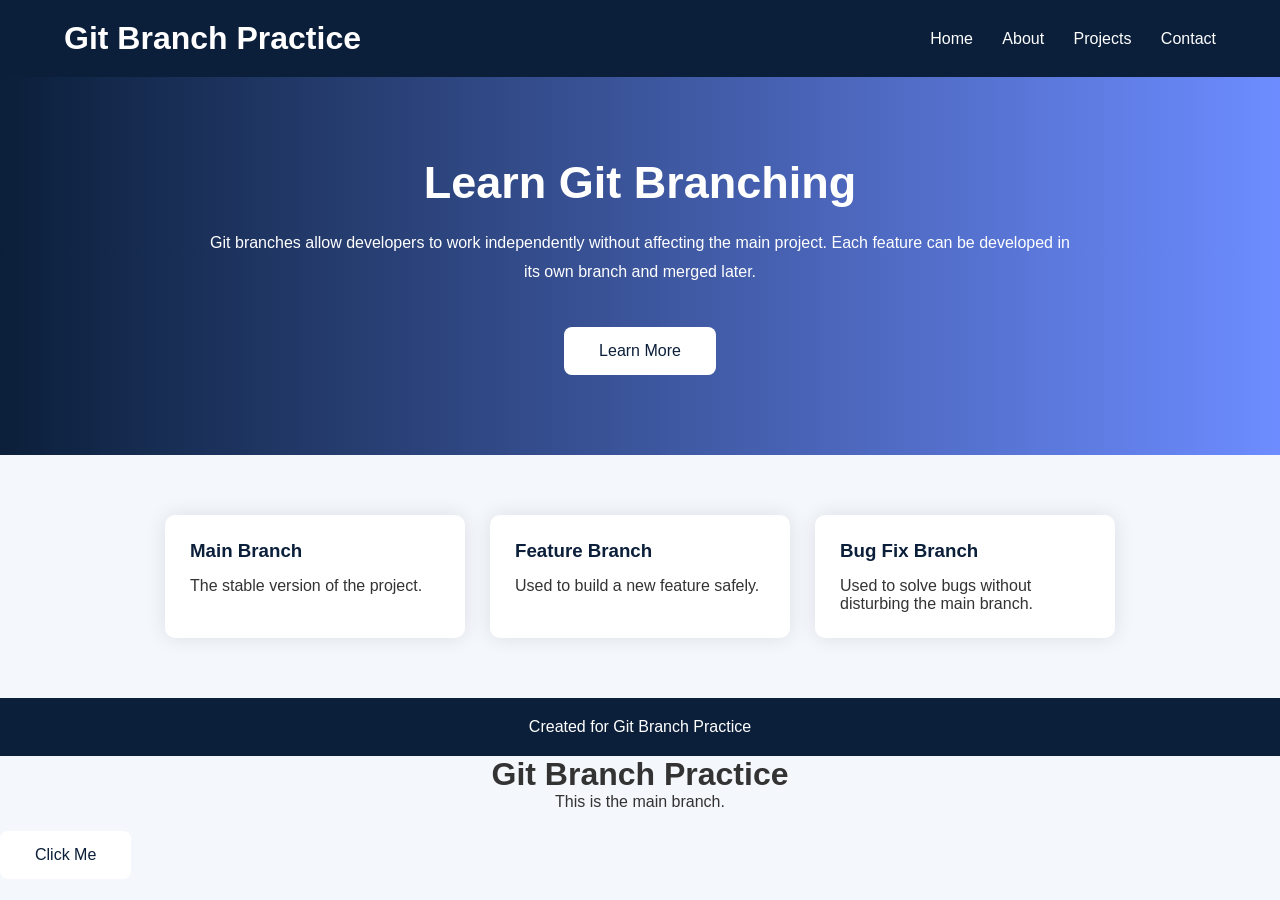
==== index.html @ b7dfa681 "feature first commit" ====
<!DOCTYPE html>
<html lang="en">
<head>
    <meta charset="UTF-8">
    <meta name="viewport" content="width=device-width, initial-scale=1.0">
    <title>Git Branch Learning</title>

    <link rel="stylesheet" href="style.css">
</head>

<body>

<header>
    <div class="container">
        <h1>Git Branch Practice</h1>

        <nav>
            <a href="#">Home</a>
            <a href="#">About</a>
            <a href="#">Projects</a>
            <a href="#">Contact</a>
        </nav>
    </div>
</header>

<section class="hero">

    <div class="hero-text">

        <h2>Learn Git Branching</h2>

        <p>
            Git branches allow developers to work independently without
            affecting the main project. Each feature can be developed in
            its own branch and merged later.
        </p>

        <button>Learn More</button>

    </div>

</section>

<section class="cards">

    <div class="card">
        <h3>Main Branch</h3>
        <p>The stable version of the project.</p>
    </div>

    <div class="card">
        <h3>Feature Branch</h3>
        <p>Used to build a new feature safely.</p>
    </div>

    <div class="card">
        <h3>Bug Fix Branch</h3>
        <p>Used to solve bugs without disturbing the main branch.</p>
    </div>

</section>

<footer>

    <p>Created for Git Branch Practice</p>

</footer>


    <h1 style="text-align: center;">Git Branch Practice</h1>

    <p style="text-align: center;">This is the main branch.</p>

    <button>Click Me</button>

</body>
</html>
---- style.css ----
*{
    margin:0;
    padding:0;
    box-sizing:border-box;
    font-family:Arial, Helvetica, sans-serif;
}

body{
    background:#f4f7fb;
    color:#333;
}

header{
    background:#0b1f3a;
    color:white;
    padding:20px 0;
}

.container{
    width:90%;
    margin:auto;
    display:flex;
    justify-content:space-between;
    align-items:center;
}

nav a{
    text-decoration:none;
    color:white;
    margin-left:25px;
    transition:.3s;
}

nav a:hover{
    color:#4fc3f7;
}

.hero{
    padding:80px 20px;
    text-align:center;
    background:linear-gradient(to right,#0b1f3a,#6d8cff);
    color:white;
}

.hero h2{
    font-size:45px;
    margin-bottom:20px;
}

.hero p{
    width:70%;
    margin:20px auto;
    line-height:1.8;
}

button{
    margin-top:20px;
    padding:15px 35px;
    border:none;
    border-radius:8px;
    background:white;
    color:#0b1f3a;
    cursor:pointer;
    font-size:16px;
    transition:.3s;
}

button:hover{
    background:#0b1f3a;
    color:white;
}

.cards{
    display:flex;
    justify-content:center;
    gap:25px;
    padding:60px;
    flex-wrap:wrap;
}

.card{
    width:300px;
    background:white;
    padding:25px;
    border-radius:10px;
    box-shadow:0 0 20px rgba(0,0,0,.1);
    transition:.3s;
}

.card:hover{
    transform:translateY(-10px);
}

.card h3{
    margin-bottom:15px;
    color:#0b1f3a;
}

footer{
    background:#0b1f3a;
    color:white;
    text-align:center;
    padding:20px;
}
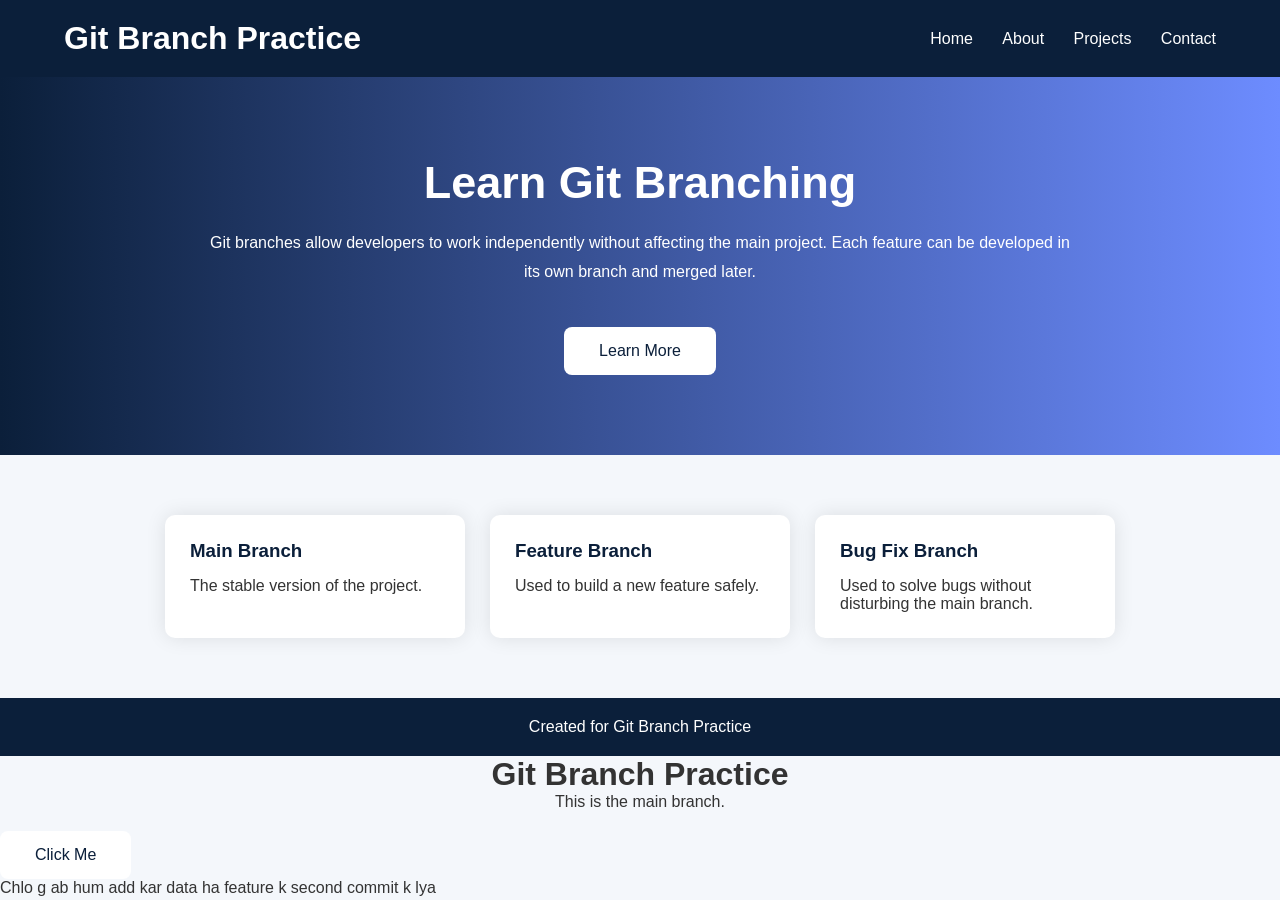
==== commit 232f772b: "feature second commit" ====
--- a/index.html
+++ b/index.html
@@ -73,5 +73,7 @@
 
     <button>Click Me</button>
 
+    <p> Chlo g ab hum add kar data ha feature k second commit k lya </p>
+
 </body>
 </html>
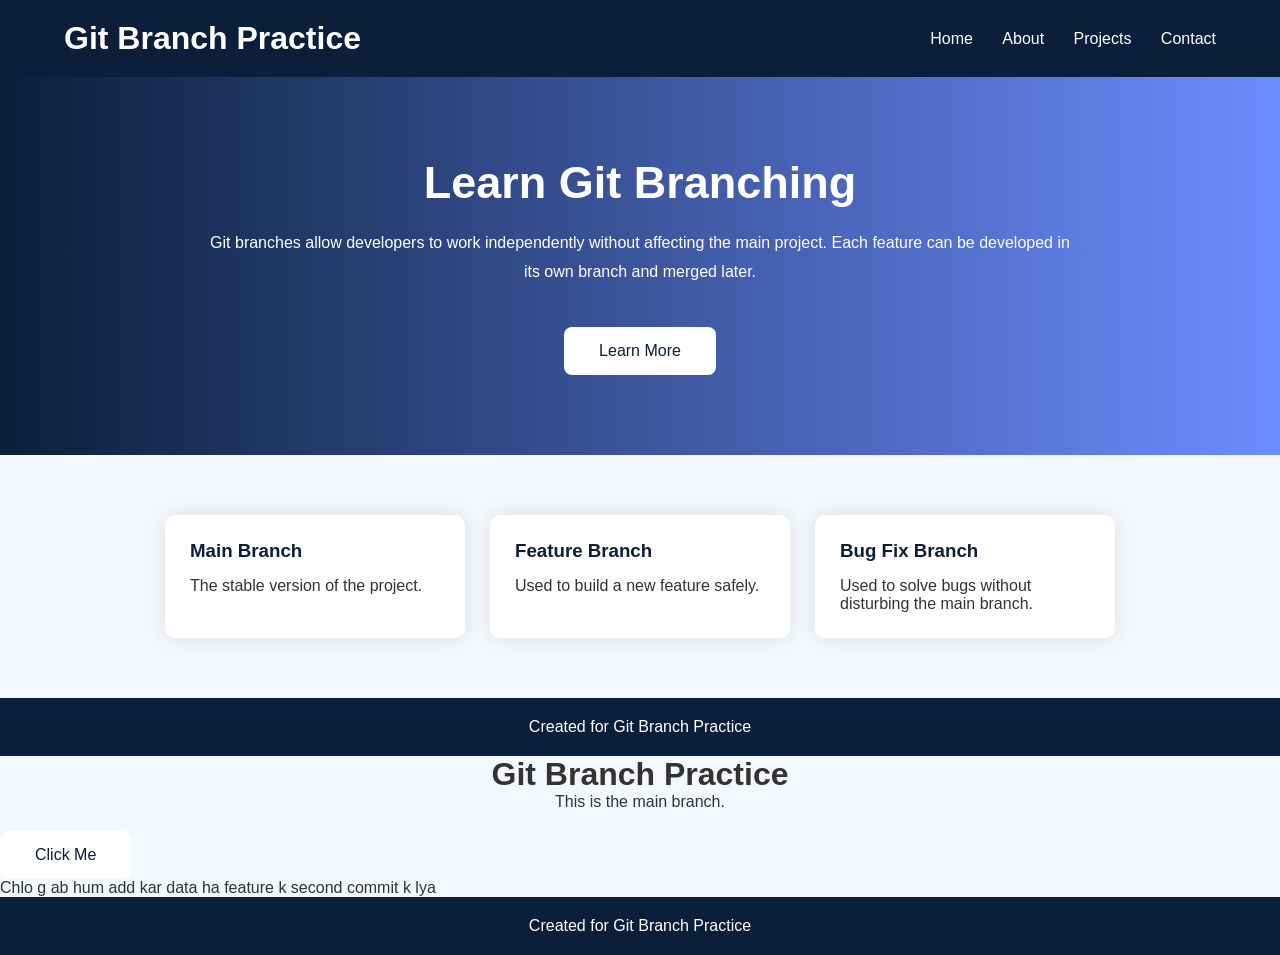
==== commit e41847cf: "Commit the master class only for the separation" ====
--- a/index.html
+++ b/index.html
@@ -75,5 +75,11 @@
 
     <p> Chlo g ab hum add kar data ha feature k second commit k lya </p>
 
+    <footer>
+
+        <p>Created for Git Branch Practice</p>
+
+    </footer>
+
 </body>
 </html>
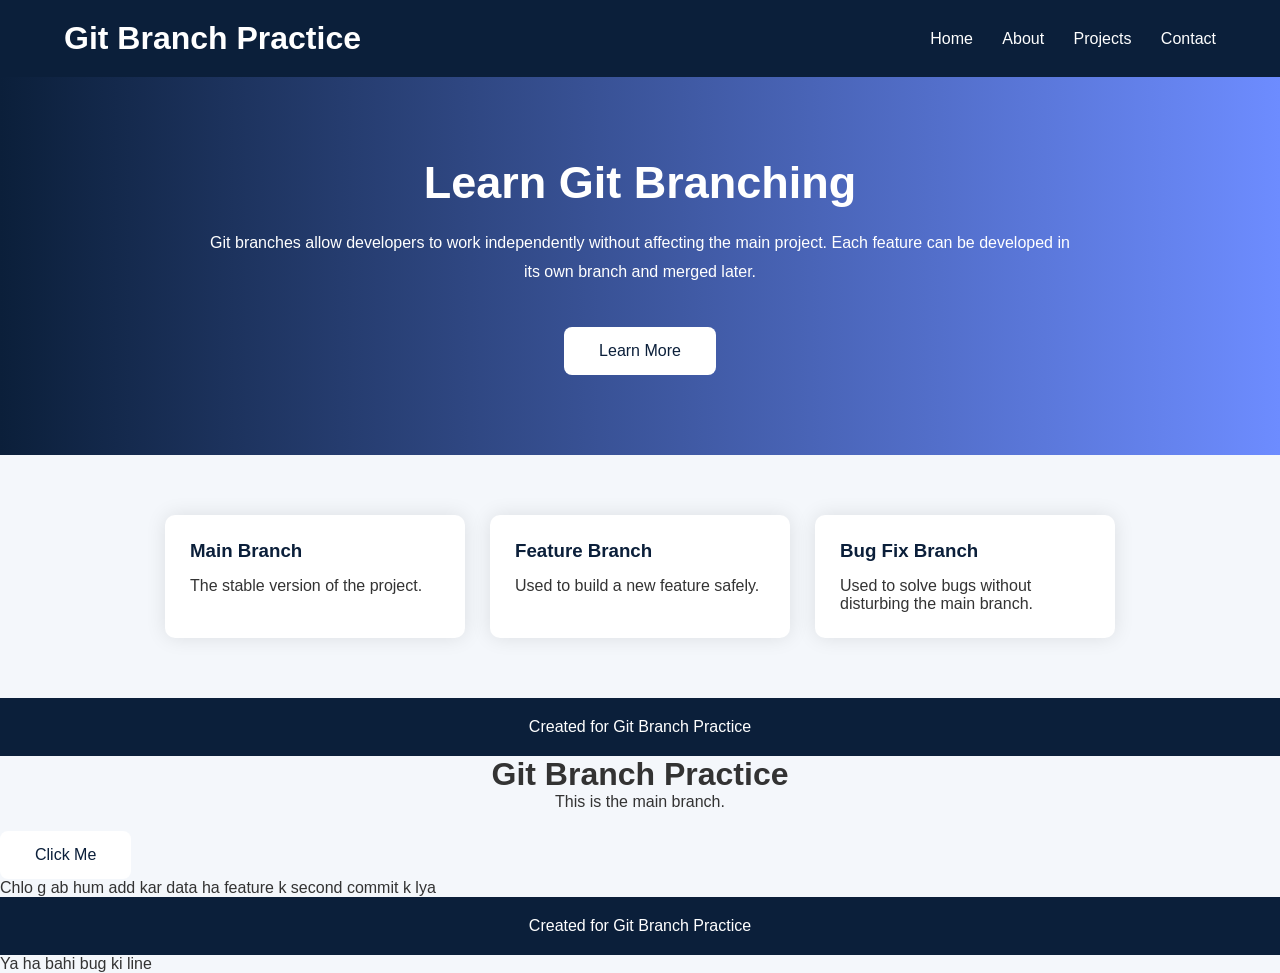
==== commit c11f94f7: "BUG K LYA" ====
--- a/index.html
+++ b/index.html
@@ -81,5 +81,8 @@
 
     </footer>
 
+    
+    <p>Ya ha bahi bug ki line</p>
+
 </body>
 </html>
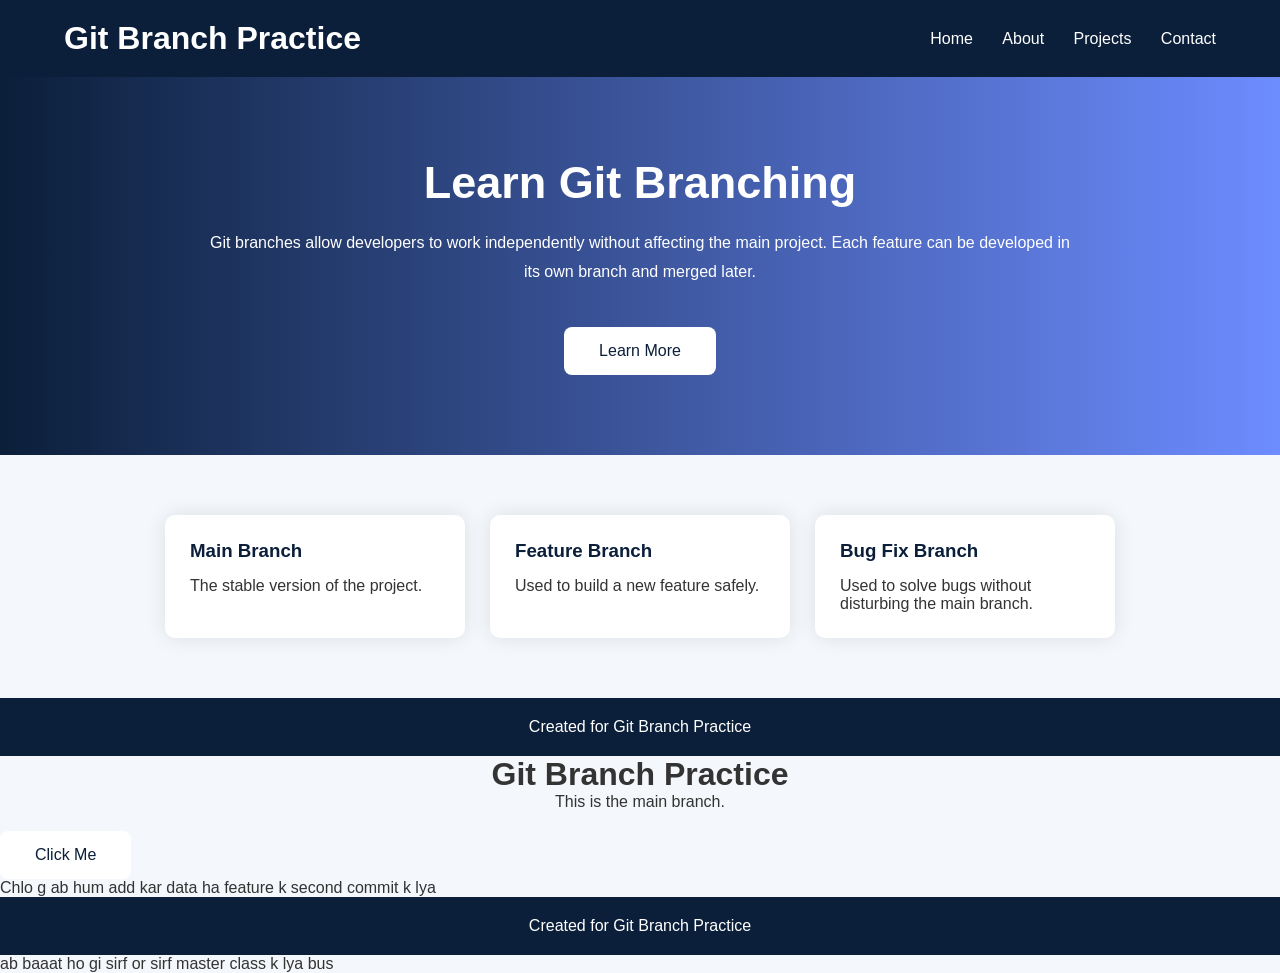
==== commit 73a197a5: "YHA PAR HO GA SARA MASLA MERGING KA" ====
--- a/index.html
+++ b/index.html
@@ -81,8 +81,7 @@
 
     </footer>
 
-    
-    <p>Ya ha bahi bug ki line</p>
+    <p>ab baaat ho gi sirf or sirf master class k lya bus</p>
 
 </body>
 </html>
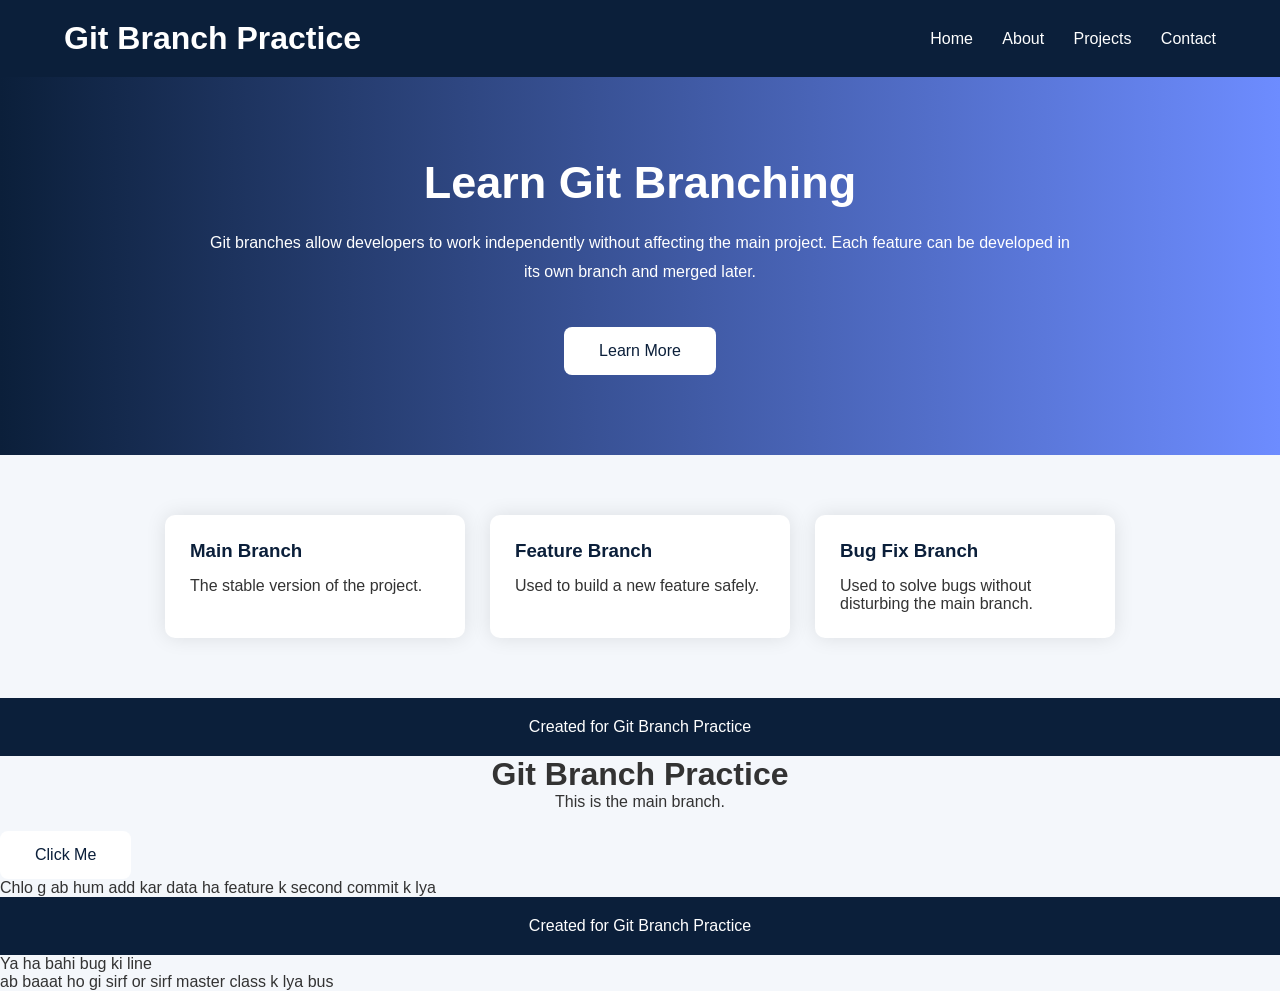
==== commit 8187e9c5: "MERGE CHANGES" ====
--- a/index.html
+++ b/index.html
@@ -81,6 +81,9 @@
 
     </footer>
 
+    
+    <p>Ya ha bahi bug ki line</p>
+
     <p>ab baaat ho gi sirf or sirf master class k lya bus</p>
 
 </body>
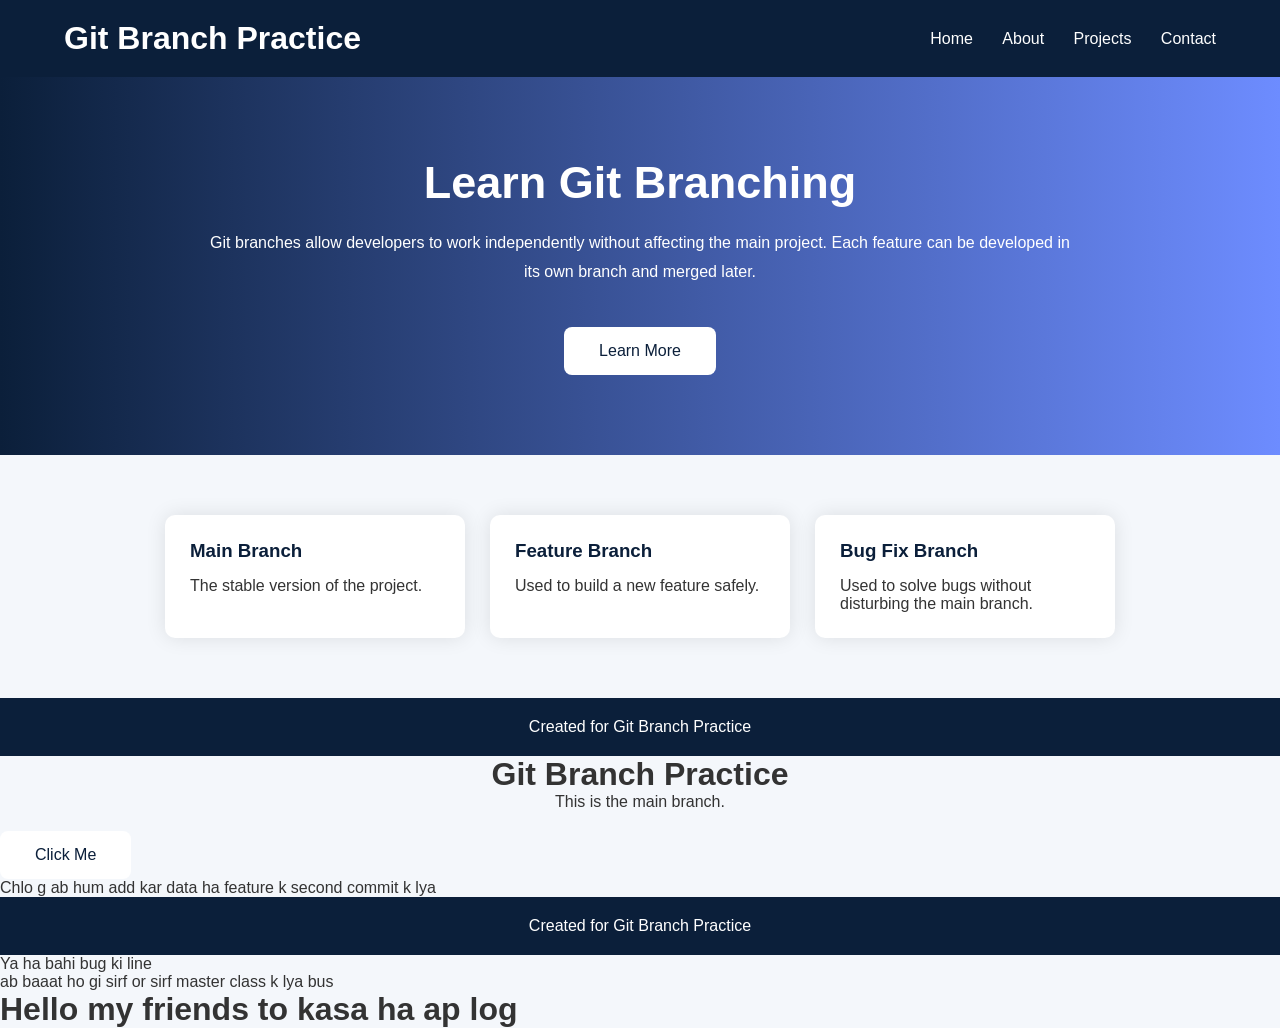
==== commit e47e9eb5: "This is the Latest changes to check wether it is push on github or not" ====
--- a/index.html
+++ b/index.html
@@ -86,5 +86,7 @@
 
     <p>ab baaat ho gi sirf or sirf master class k lya bus</p>
 
+    <h1>Hello my friends to kasa ha ap log</h1>
+
 </body>
 </html>
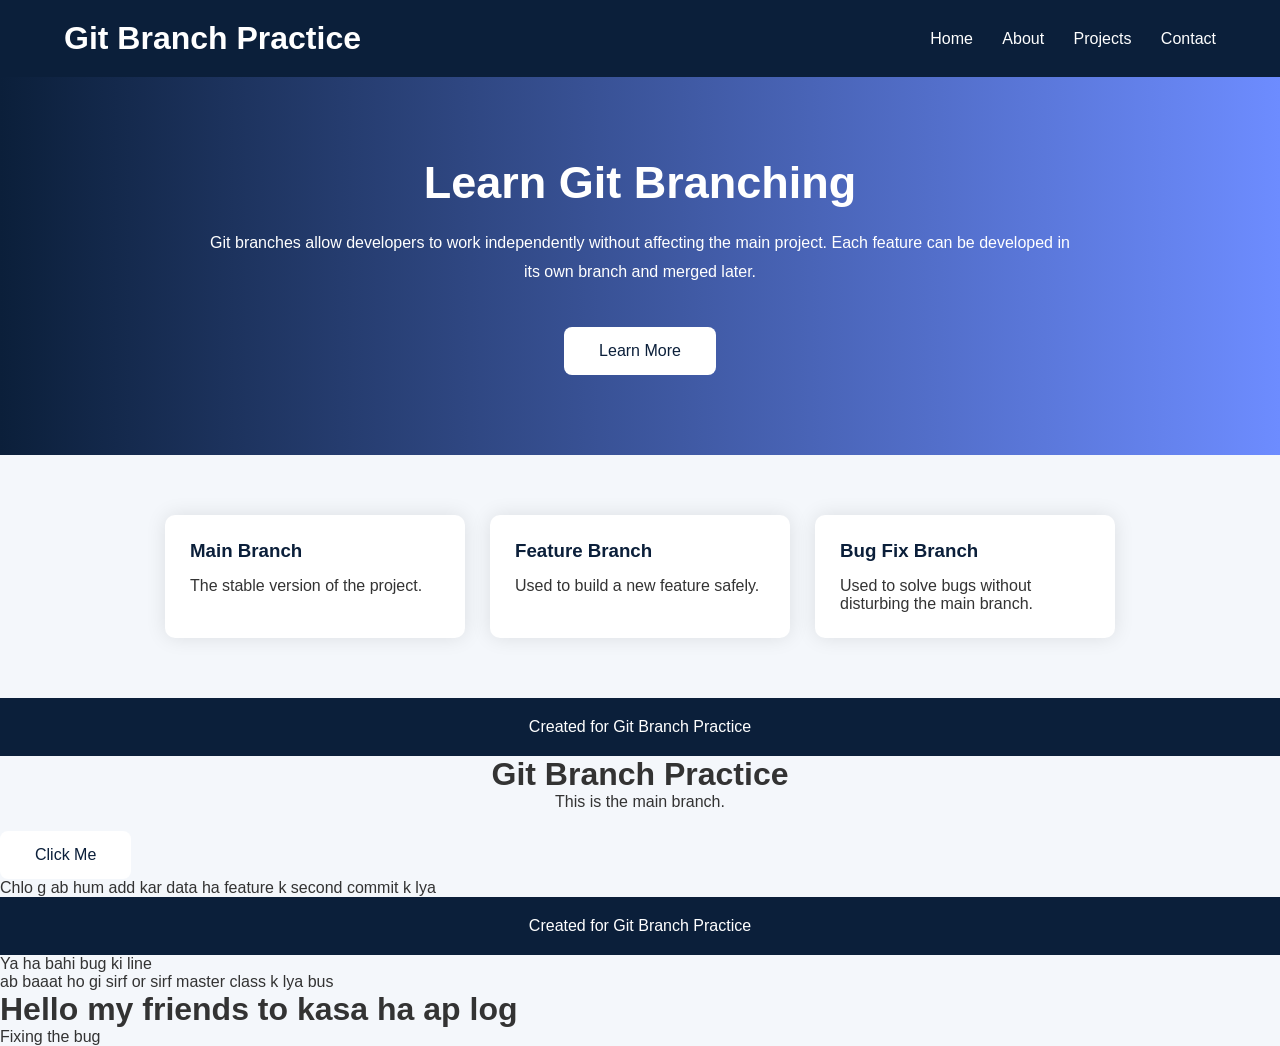
==== commit e5daf892: "Bug fixed by Ahmad" ====
--- a/index.html
+++ b/index.html
@@ -88,5 +88,8 @@
 
     <h1>Hello my friends to kasa ha ap log</h1>
 
+    <!-- I am fixing the bug -->
+     <p>Fixing the bug</p>
+
 </body>
 </html>
